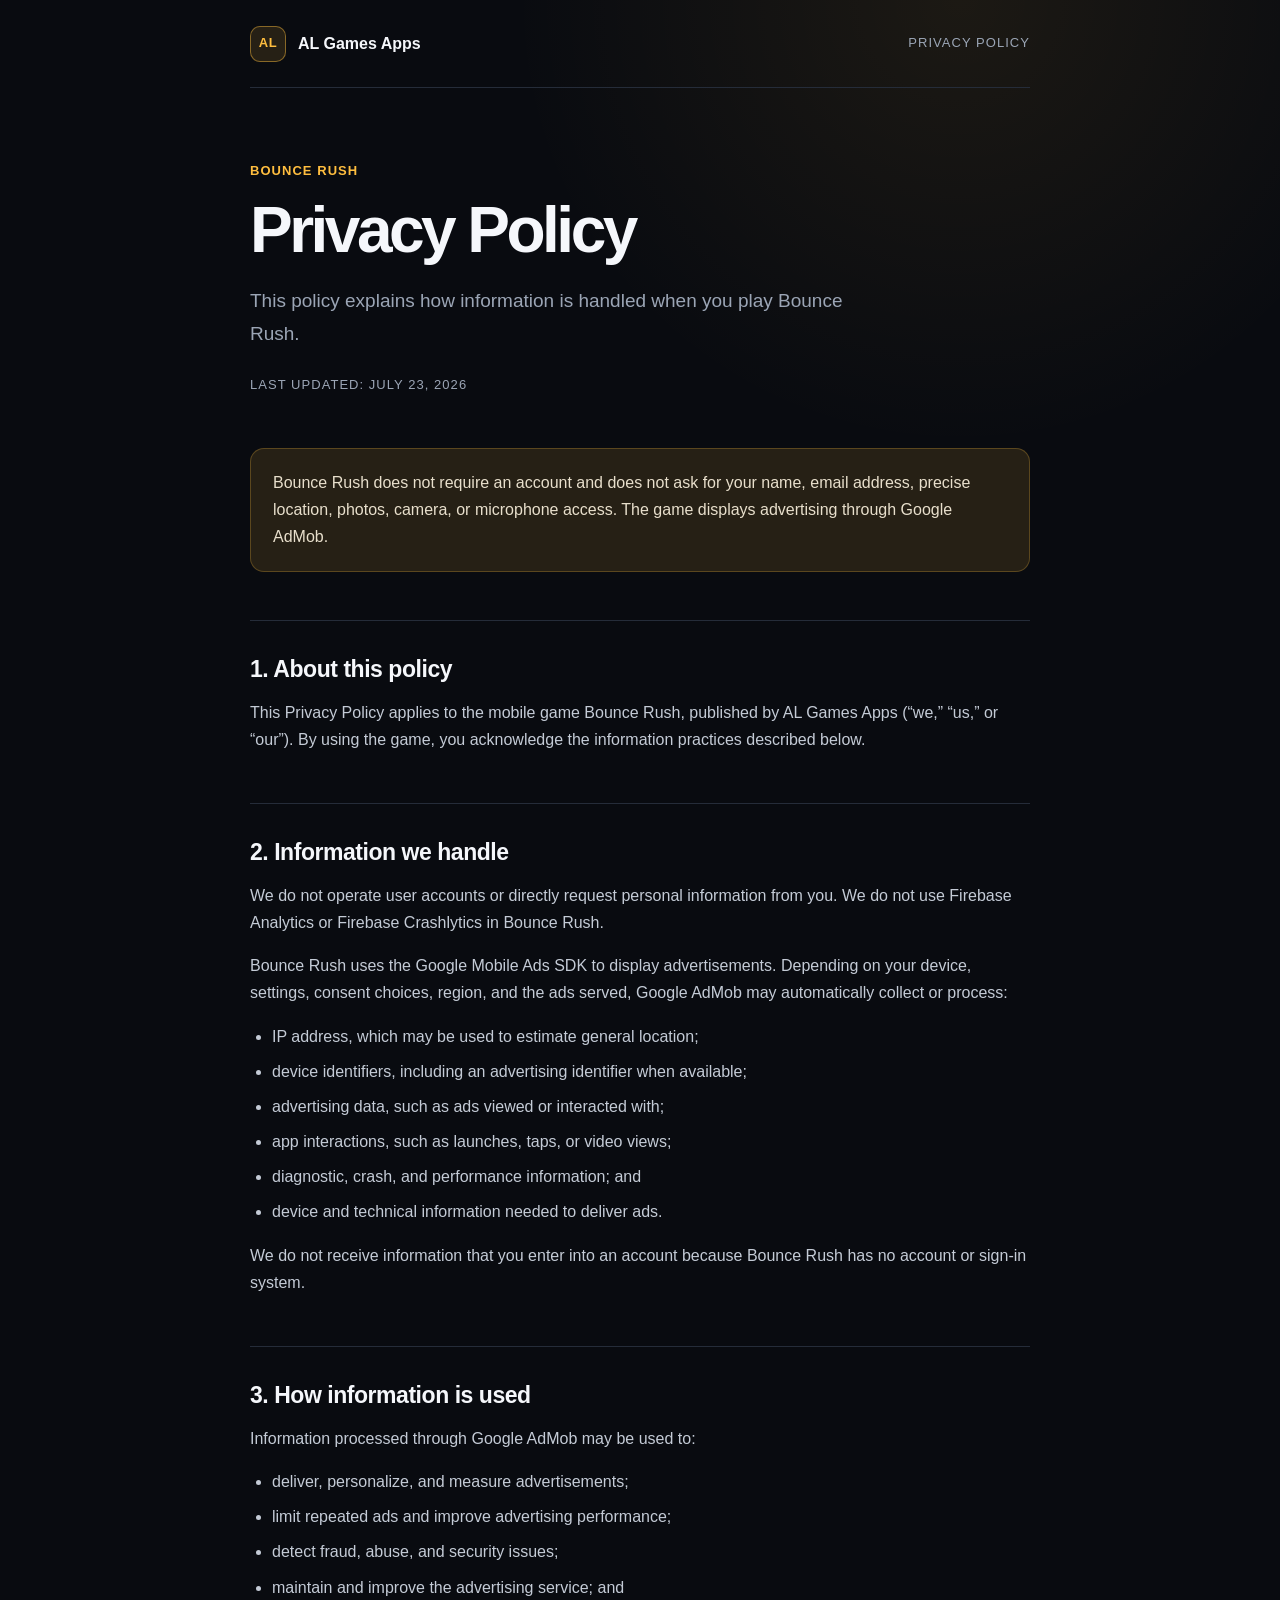
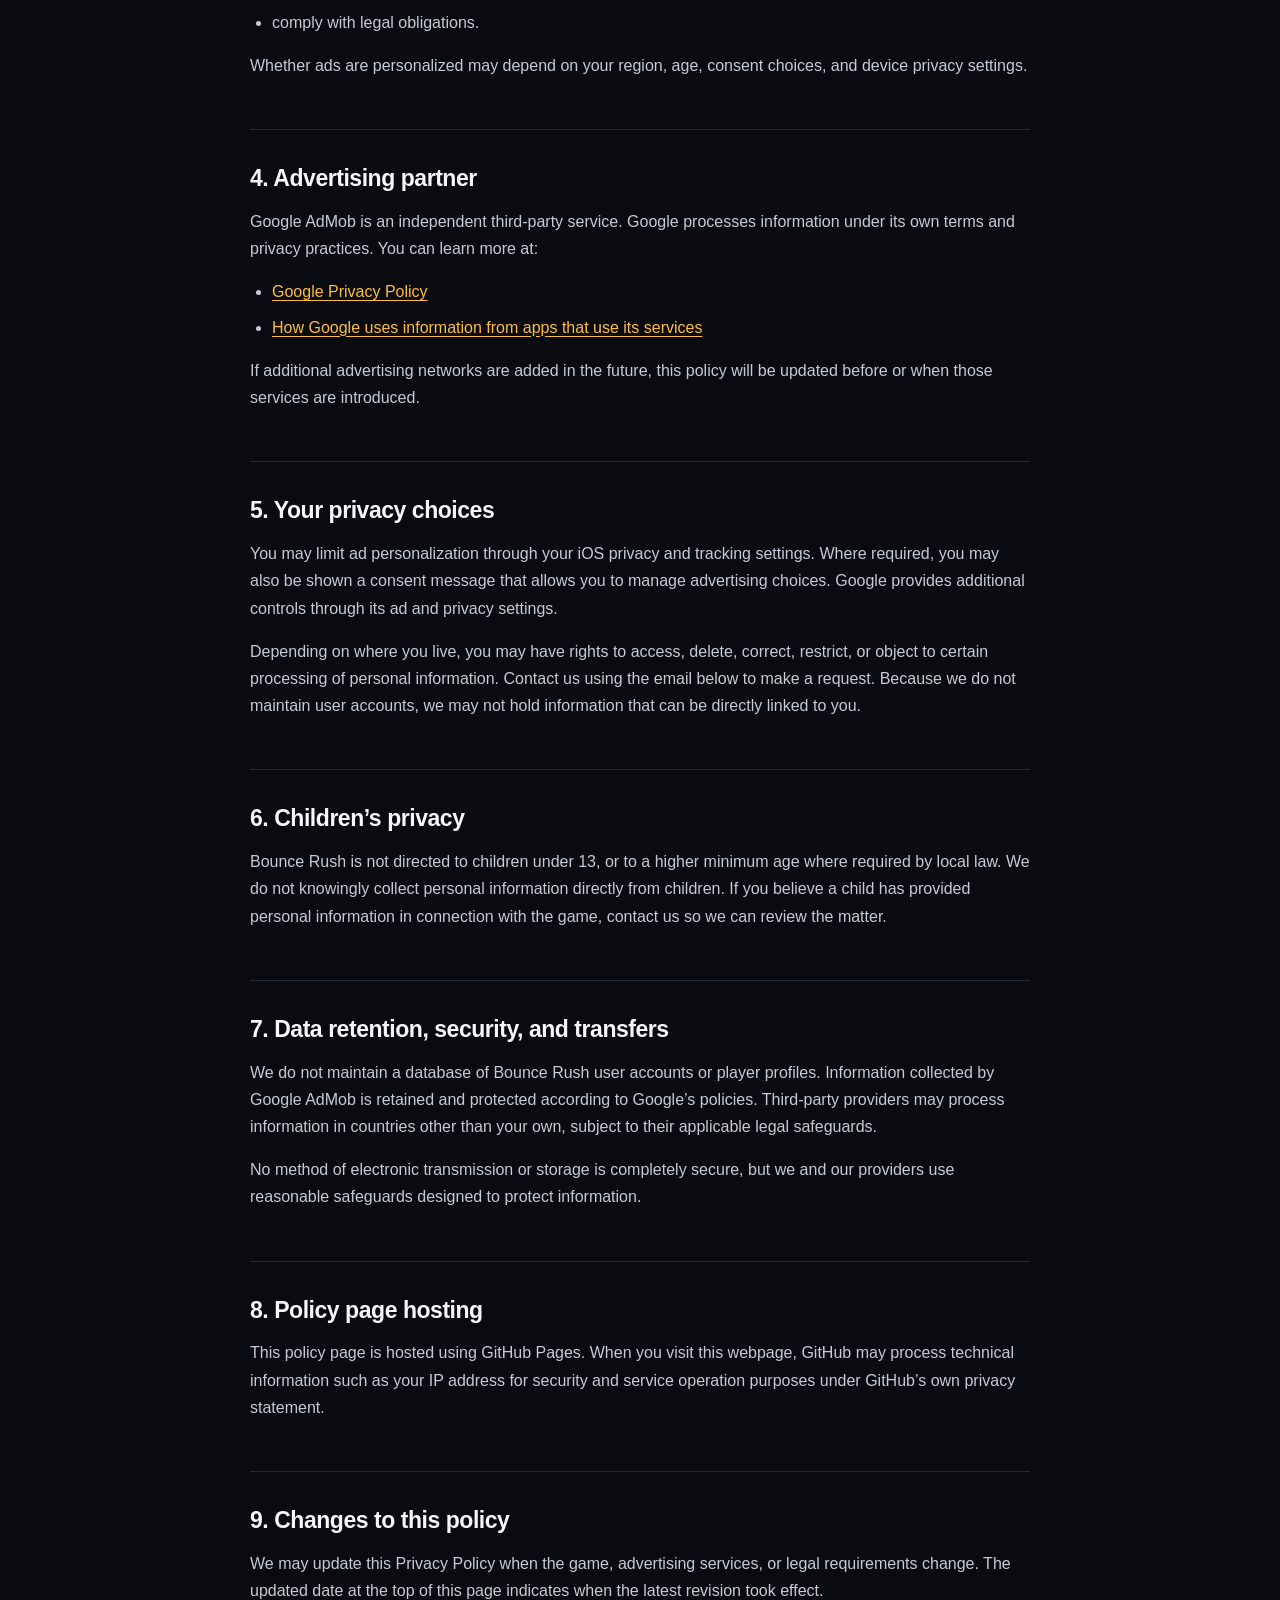
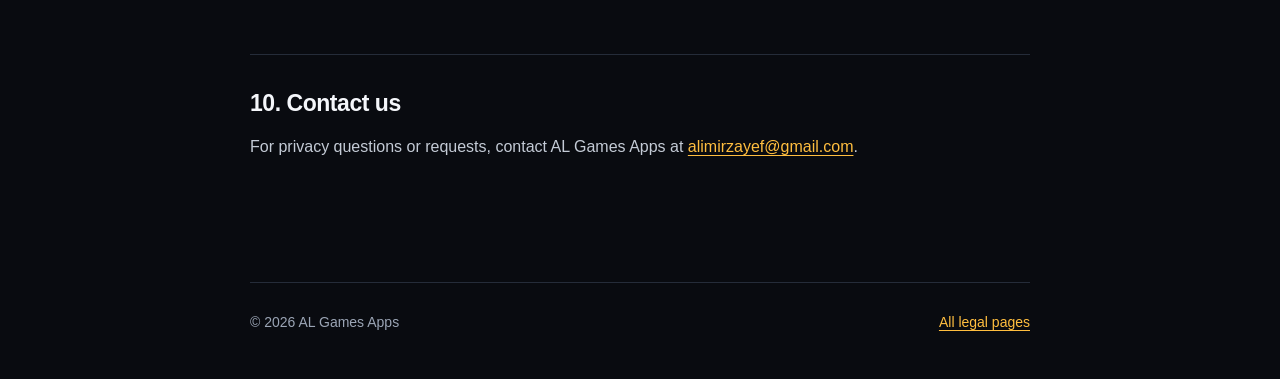
==== bouncerush/privacy/index.html @ 104a56b6 "Publish Bounce Rush privacy policy" ====
<!doctype html>
<html lang="en">
  <head>
    <meta charset="utf-8">
    <meta name="viewport" content="width=device-width, initial-scale=1">
    <meta name="robots" content="noindex, nofollow">
    <meta
      name="description"
      content="Privacy Policy for Bounce Rush, published by AL Games Apps."
    >
    <title>Bounce Rush Privacy Policy — AL Games Apps</title>
    <link rel="stylesheet" href="/assets/styles.css">
  </head>
  <body>
    <main class="shell">
      <header class="site-header">
        <a class="brand" href="/" aria-label="AL Games Apps legal home">
          <span class="brand-mark" aria-hidden="true">AL</span>
          <span>AL Games Apps</span>
        </a>
        <span class="header-label">Privacy Policy</span>
      </header>

      <section class="hero compact">
        <p class="eyebrow">Bounce Rush</p>
        <h1>Privacy Policy</h1>
        <p class="hero-copy">
          This policy explains how information is handled when you play Bounce Rush.
        </p>
        <time class="updated" datetime="2026-07-23">Last updated: July 23, 2026</time>
      </section>

      <article class="document">
        <div class="notice">
          Bounce Rush does not require an account and does not ask for your name,
          email address, precise location, photos, camera, or microphone access.
          The game displays advertising through Google AdMob.
        </div>

        <section>
          <h2>1. About this policy</h2>
          <p>
            This Privacy Policy applies to the mobile game Bounce Rush, published
            by AL Games Apps (“we,” “us,” or “our”). By using the game, you
            acknowledge the information practices described below.
          </p>
        </section>

        <section>
          <h2>2. Information we handle</h2>
          <p>
            We do not operate user accounts or directly request personal
            information from you. We do not use Firebase Analytics or Firebase
            Crashlytics in Bounce Rush.
          </p>
          <p>
            Bounce Rush uses the Google Mobile Ads SDK to display advertisements.
            Depending on your device, settings, consent choices, region, and the
            ads served, Google AdMob may automatically collect or process:
          </p>
          <ul>
            <li>IP address, which may be used to estimate general location;</li>
            <li>
              device identifiers, including an advertising identifier when
              available;
            </li>
            <li>advertising data, such as ads viewed or interacted with;</li>
            <li>app interactions, such as launches, taps, or video views;</li>
            <li>diagnostic, crash, and performance information; and</li>
            <li>device and technical information needed to deliver ads.</li>
          </ul>
          <p>
            We do not receive information that you enter into an account because
            Bounce Rush has no account or sign-in system.
          </p>
        </section>

        <section>
          <h2>3. How information is used</h2>
          <p>Information processed through Google AdMob may be used to:</p>
          <ul>
            <li>deliver, personalize, and measure advertisements;</li>
            <li>limit repeated ads and improve advertising performance;</li>
            <li>detect fraud, abuse, and security issues;</li>
            <li>maintain and improve the advertising service; and</li>
            <li>comply with legal obligations.</li>
          </ul>
          <p>
            Whether ads are personalized may depend on your region, age,
            consent choices, and device privacy settings.
          </p>
        </section>

        <section>
          <h2>4. Advertising partner</h2>
          <p>
            Google AdMob is an independent third-party service. Google processes
            information under its own terms and privacy practices. You can learn
            more at:
          </p>
          <ul>
            <li>
              <a href="https://policies.google.com/privacy">Google Privacy Policy</a>
            </li>
            <li>
              <a href="https://policies.google.com/technologies/partner-sites">
                How Google uses information from apps that use its services
              </a>
            </li>
          </ul>
          <p>
            If additional advertising networks are added in the future, this
            policy will be updated before or when those services are introduced.
          </p>
        </section>

        <section>
          <h2>5. Your privacy choices</h2>
          <p>
            You may limit ad personalization through your iOS privacy and
            tracking settings. Where required, you may also be shown a consent
            message that allows you to manage advertising choices. Google
            provides additional controls through its ad and privacy settings.
          </p>
          <p>
            Depending on where you live, you may have rights to access, delete,
            correct, restrict, or object to certain processing of personal
            information. Contact us using the email below to make a request.
            Because we do not maintain user accounts, we may not hold information
            that can be directly linked to you.
          </p>
        </section>

        <section>
          <h2>6. Children’s privacy</h2>
          <p>
            Bounce Rush is not directed to children under 13, or to a higher
            minimum age where required by local law. We do not knowingly collect
            personal information directly from children. If you believe a child
            has provided personal information in connection with the game,
            contact us so we can review the matter.
          </p>
        </section>

        <section>
          <h2>7. Data retention, security, and transfers</h2>
          <p>
            We do not maintain a database of Bounce Rush user accounts or player
            profiles. Information collected by Google AdMob is retained and
            protected according to Google’s policies. Third-party providers may
            process information in countries other than your own, subject to
            their applicable legal safeguards.
          </p>
          <p>
            No method of electronic transmission or storage is completely
            secure, but we and our providers use reasonable safeguards designed
            to protect information.
          </p>
        </section>

        <section>
          <h2>8. Policy page hosting</h2>
          <p>
            This policy page is hosted using GitHub Pages. When you visit this
            webpage, GitHub may process technical information such as your IP
            address for security and service operation purposes under GitHub’s
            own privacy statement.
          </p>
        </section>

        <section>
          <h2>9. Changes to this policy</h2>
          <p>
            We may update this Privacy Policy when the game, advertising
            services, or legal requirements change. The updated date at the top
            of this page indicates when the latest revision took effect.
          </p>
        </section>

        <section>
          <h2>10. Contact us</h2>
          <p>
            For privacy questions or requests, contact AL Games Apps at
            <a href="mailto:alimirzayef@gmail.com">alimirzayef@gmail.com</a>.
          </p>
        </section>
      </article>

      <footer>
        <span>© <span id="year">2026</span> AL Games Apps</span>
        <a href="/">All legal pages</a>
      </footer>
    </main>
    <script>
      document.getElementById("year").textContent = new Date().getFullYear();
    </script>
  </body>
</html>
---- assets/styles.css ----
:root {
  color-scheme: dark;
  --background: #090b10;
  --surface: #11151d;
  --surface-hover: #171c27;
  --text: #f5f7fb;
  --muted: #9ba5b5;
  --line: #252c39;
  --accent: #ffbe3f;
  --accent-soft: rgba(255, 190, 63, 0.12);
  --max-width: 780px;
}

* {
  box-sizing: border-box;
}

html {
  scroll-behavior: smooth;
}

body {
  min-height: 100vh;
  margin: 0;
  background:
    radial-gradient(circle at 75% 0%, rgba(255, 190, 63, 0.08), transparent 28rem),
    var(--background);
  color: var(--text);
  font-family:
    Inter, ui-sans-serif, -apple-system, BlinkMacSystemFont, "Segoe UI",
    sans-serif;
  font-size: 16px;
  line-height: 1.7;
  -webkit-font-smoothing: antialiased;
}

a {
  color: inherit;
}

.shell {
  width: min(calc(100% - 40px), var(--max-width));
  margin: 0 auto;
}

.site-header {
  display: flex;
  align-items: center;
  justify-content: space-between;
  min-height: 88px;
  border-bottom: 1px solid var(--line);
}

.brand {
  display: inline-flex;
  gap: 12px;
  align-items: center;
  color: var(--text);
  font-weight: 700;
  text-decoration: none;
}

.brand-mark {
  display: grid;
  width: 36px;
  height: 36px;
  place-items: center;
  border: 1px solid rgba(255, 190, 63, 0.45);
  border-radius: 10px;
  background: var(--accent-soft);
  color: var(--accent);
  font-size: 13px;
  letter-spacing: 0.04em;
}

.header-label,
.eyebrow,
.updated {
  color: var(--muted);
  font-size: 13px;
  letter-spacing: 0.08em;
  text-transform: uppercase;
}

.hero {
  padding: 96px 0 72px;
}

.hero.compact {
  padding: 72px 0 52px;
}

.eyebrow {
  margin: 0 0 16px;
  color: var(--accent);
  font-weight: 700;
}

h1,
h2,
h3,
p {
  margin-top: 0;
}

h1 {
  max-width: 680px;
  margin-bottom: 22px;
  font-size: clamp(2.6rem, 8vw, 4.75rem);
  line-height: 1.02;
  letter-spacing: -0.055em;
}

.compact h1 {
  font-size: clamp(2.45rem, 7vw, 4rem);
}

.hero-copy {
  max-width: 600px;
  margin-bottom: 0;
  color: var(--muted);
  font-size: 19px;
}

.updated {
  display: block;
  margin-top: 24px;
}

.policy-list {
  padding-bottom: 96px;
}

.policy-list h2 {
  margin-bottom: 18px;
  font-size: 14px;
  letter-spacing: 0.08em;
  text-transform: uppercase;
}

.policy-card {
  display: flex;
  align-items: center;
  justify-content: space-between;
  padding: 24px;
  border: 1px solid var(--line);
  border-radius: 16px;
  background: var(--surface);
  text-decoration: none;
  transition:
    transform 160ms ease,
    border-color 160ms ease,
    background 160ms ease;
}

.policy-card:hover,
.policy-card:focus-visible {
  border-color: rgba(255, 190, 63, 0.48);
  background: var(--surface-hover);
  transform: translateY(-2px);
}

.policy-card strong,
.policy-card small {
  display: block;
}

.policy-card strong {
  font-size: 18px;
}

.policy-card small {
  margin-top: 2px;
  color: var(--muted);
}

.arrow {
  color: var(--accent);
  font-size: 24px;
}

.document {
  padding-bottom: 72px;
}

.notice {
  margin-bottom: 48px;
  padding: 20px 22px;
  border: 1px solid rgba(255, 190, 63, 0.24);
  border-radius: 14px;
  background: var(--accent-soft);
  color: #e8dfcc;
}

.document section {
  padding: 34px 0;
  border-top: 1px solid var(--line);
}

.document h2 {
  margin-bottom: 14px;
  font-size: 23px;
  line-height: 1.3;
  letter-spacing: -0.02em;
}

.document h3 {
  margin: 24px 0 8px;
  font-size: 17px;
}

.document p,
.document li {
  color: #c4cbd6;
}

.document ul {
  padding-left: 22px;
}

.document li + li {
  margin-top: 8px;
}

.document a,
footer a {
  color: var(--accent);
  text-underline-offset: 3px;
}

footer {
  display: flex;
  justify-content: space-between;
  padding: 28px 0 44px;
  border-top: 1px solid var(--line);
  color: var(--muted);
  font-size: 14px;
}

@media (max-width: 560px) {
  .shell {
    width: min(calc(100% - 28px), var(--max-width));
  }

  .site-header {
    min-height: 74px;
  }

  .hero {
    padding: 64px 0 52px;
  }

  .hero.compact {
    padding: 52px 0 40px;
  }

  .policy-list {
    padding-bottom: 64px;
  }

  .document section {
    padding: 28px 0;
  }
}
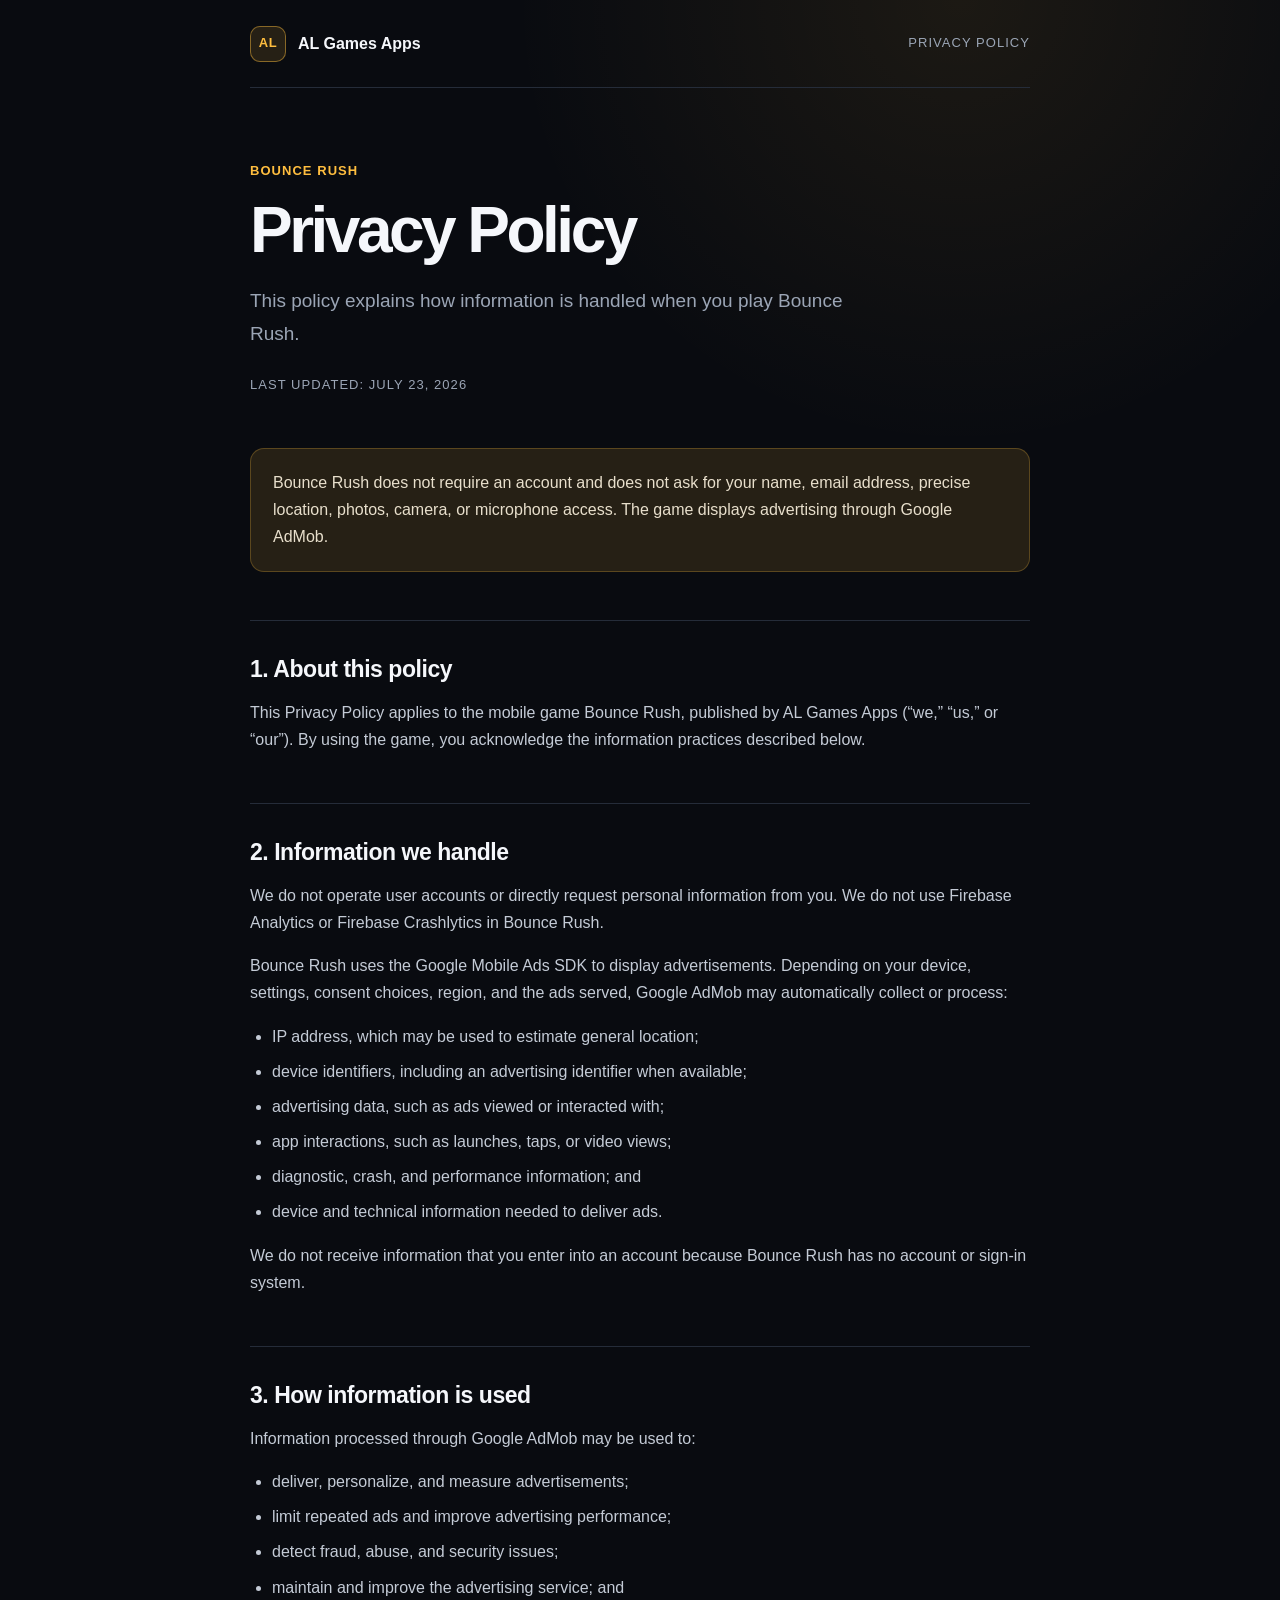
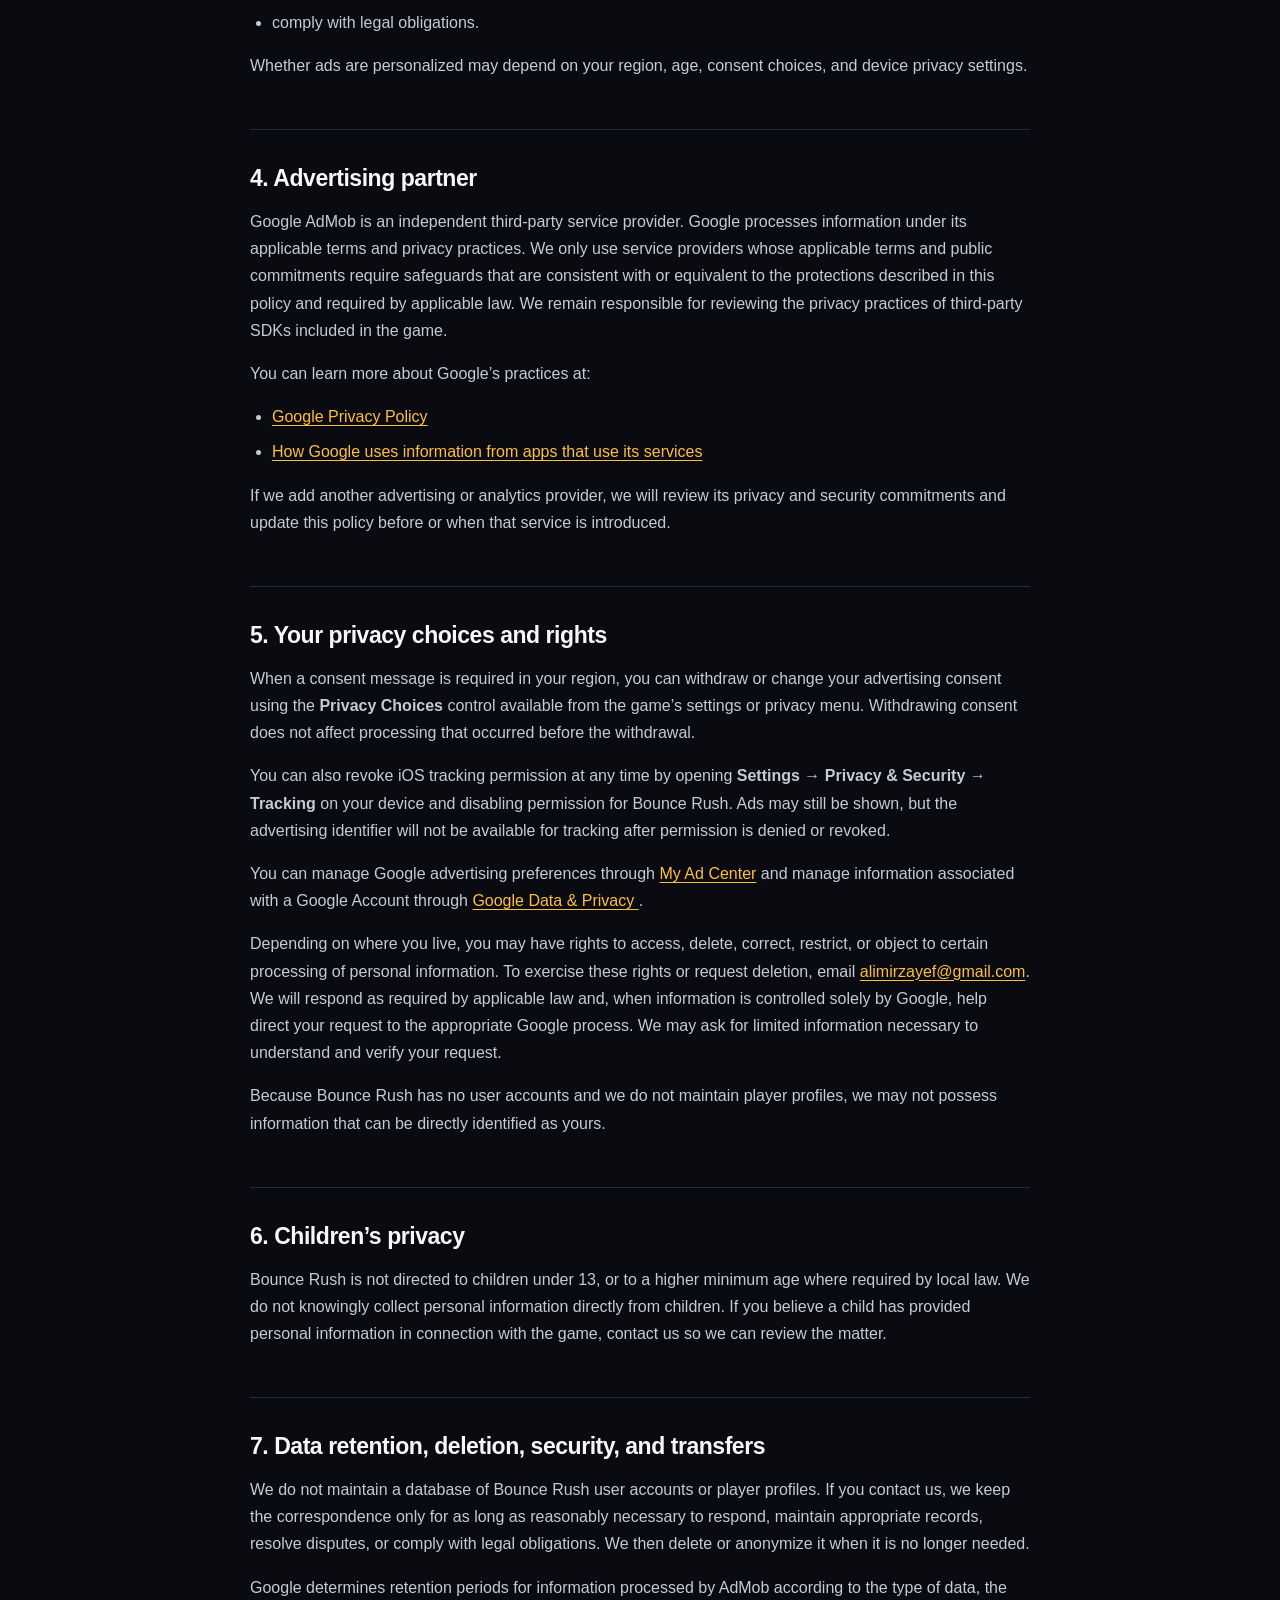
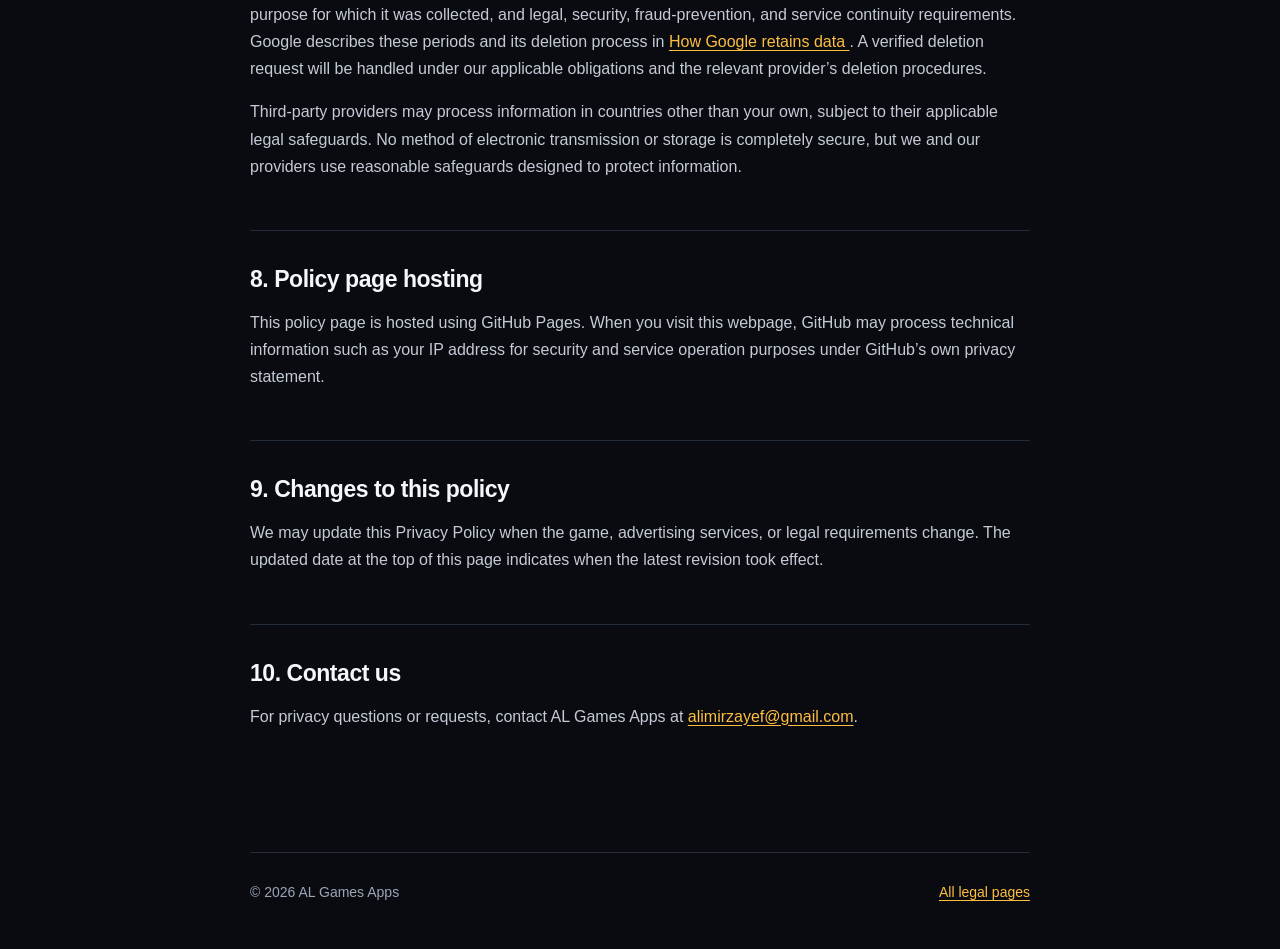
==== commit 0b4f0a19: "Strengthen privacy policy disclosures" ====
--- a/bouncerush/privacy/index.html
+++ b/bouncerush/privacy/index.html
@@ -94,10 +94,15 @@
         <section>
           <h2>4. Advertising partner</h2>
           <p>
-            Google AdMob is an independent third-party service. Google processes
-            information under its own terms and privacy practices. You can learn
-            more at:
-          </p>
+            Google AdMob is an independent third-party service provider. Google
+            processes information under its applicable terms and privacy
+            practices. We only use service providers whose applicable terms and
+            public commitments require safeguards that are consistent with or
+            equivalent to the protections described in this policy and required
+            by applicable law. We remain responsible for reviewing the privacy
+            practices of third-party SDKs included in the game.
+          </p>
+          <p>You can learn more about Google’s practices at:</p>
           <ul>
             <li>
               <a href="https://policies.google.com/privacy">Google Privacy Policy</a>
@@ -109,25 +114,50 @@
             </li>
           </ul>
           <p>
-            If additional advertising networks are added in the future, this
-            policy will be updated before or when those services are introduced.
-          </p>
-        </section>
-
-        <section>
-          <h2>5. Your privacy choices</h2>
-          <p>
-            You may limit ad personalization through your iOS privacy and
-            tracking settings. Where required, you may also be shown a consent
-            message that allows you to manage advertising choices. Google
-            provides additional controls through its ad and privacy settings.
+            If we add another advertising or analytics provider, we will review
+            its privacy and security commitments and update this policy before
+            or when that service is introduced.
+          </p>
+        </section>
+
+        <section>
+          <h2>5. Your privacy choices and rights</h2>
+          <p>
+            When a consent message is required in your region, you can withdraw
+            or change your advertising consent using the <strong>Privacy
+            Choices</strong> control available from the game’s settings or
+            privacy menu. Withdrawing consent does not affect processing that
+            occurred before the withdrawal.
+          </p>
+          <p>
+            You can also revoke iOS tracking permission at any time by opening
+            <strong>Settings → Privacy &amp; Security → Tracking</strong> on your
+            device and disabling permission for Bounce Rush. Ads may still be
+            shown, but the advertising identifier will not be available for
+            tracking after permission is denied or revoked.
+          </p>
+          <p>
+            You can manage Google advertising preferences through
+            <a href="https://myadcenter.google.com/">My Ad Center</a> and manage
+            information associated with a Google Account through
+            <a href="https://myaccount.google.com/data-and-privacy">
+              Google Data &amp; Privacy
+            </a>.
           </p>
           <p>
             Depending on where you live, you may have rights to access, delete,
             correct, restrict, or object to certain processing of personal
-            information. Contact us using the email below to make a request.
-            Because we do not maintain user accounts, we may not hold information
-            that can be directly linked to you.
+            information. To exercise these rights or request deletion, email
+            <a href="mailto:alimirzayef@gmail.com">alimirzayef@gmail.com</a>.
+            We will respond as required by applicable law and, when information
+            is controlled solely by Google, help direct your request to the
+            appropriate Google process. We may ask for limited information
+            necessary to understand and verify your request.
+          </p>
+          <p>
+            Because Bounce Rush has no user accounts and we do not maintain
+            player profiles, we may not possess information that can be directly
+            identified as yours.
           </p>
         </section>
 
@@ -143,18 +173,32 @@
         </section>
 
         <section>
-          <h2>7. Data retention, security, and transfers</h2>
+          <h2>7. Data retention, deletion, security, and transfers</h2>
           <p>
             We do not maintain a database of Bounce Rush user accounts or player
-            profiles. Information collected by Google AdMob is retained and
-            protected according to Google’s policies. Third-party providers may
-            process information in countries other than your own, subject to
-            their applicable legal safeguards.
-          </p>
-          <p>
-            No method of electronic transmission or storage is completely
-            secure, but we and our providers use reasonable safeguards designed
-            to protect information.
+            profiles. If you contact us, we keep the correspondence only for as
+            long as reasonably necessary to respond, maintain appropriate
+            records, resolve disputes, or comply with legal obligations. We then
+            delete or anonymize it when it is no longer needed.
+          </p>
+          <p>
+            Google determines retention periods for information processed by
+            AdMob according to the type of data, the purpose for which it was
+            collected, and legal, security, fraud-prevention, and service
+            continuity requirements. Google describes these periods and its
+            deletion process in
+            <a href="https://policies.google.com/technologies/retention">
+              How Google retains data
+            </a>. A verified deletion request will be handled under our
+            applicable obligations and the relevant provider’s deletion
+            procedures.
+          </p>
+          <p>
+            Third-party providers may process information in countries other
+            than your own, subject to their applicable legal safeguards. No
+            method of electronic transmission or storage is completely secure,
+            but we and our providers use reasonable safeguards designed to
+            protect information.
           </p>
         </section>
 
@@ -196,4 +240,3 @@
     </script>
   </body>
 </html>
-
--- a/assets/styles.css
+++ b/assets/styles.css
@@ -160,6 +160,10 @@
   transform: translateY(-2px);
 }
 
+.policy-card + .policy-card {
+  margin-top: 12px;
+}
+
 .policy-card strong,
 .policy-card small {
   display: block;
@@ -262,4 +266,3 @@
     padding: 28px 0;
   }
 }
-
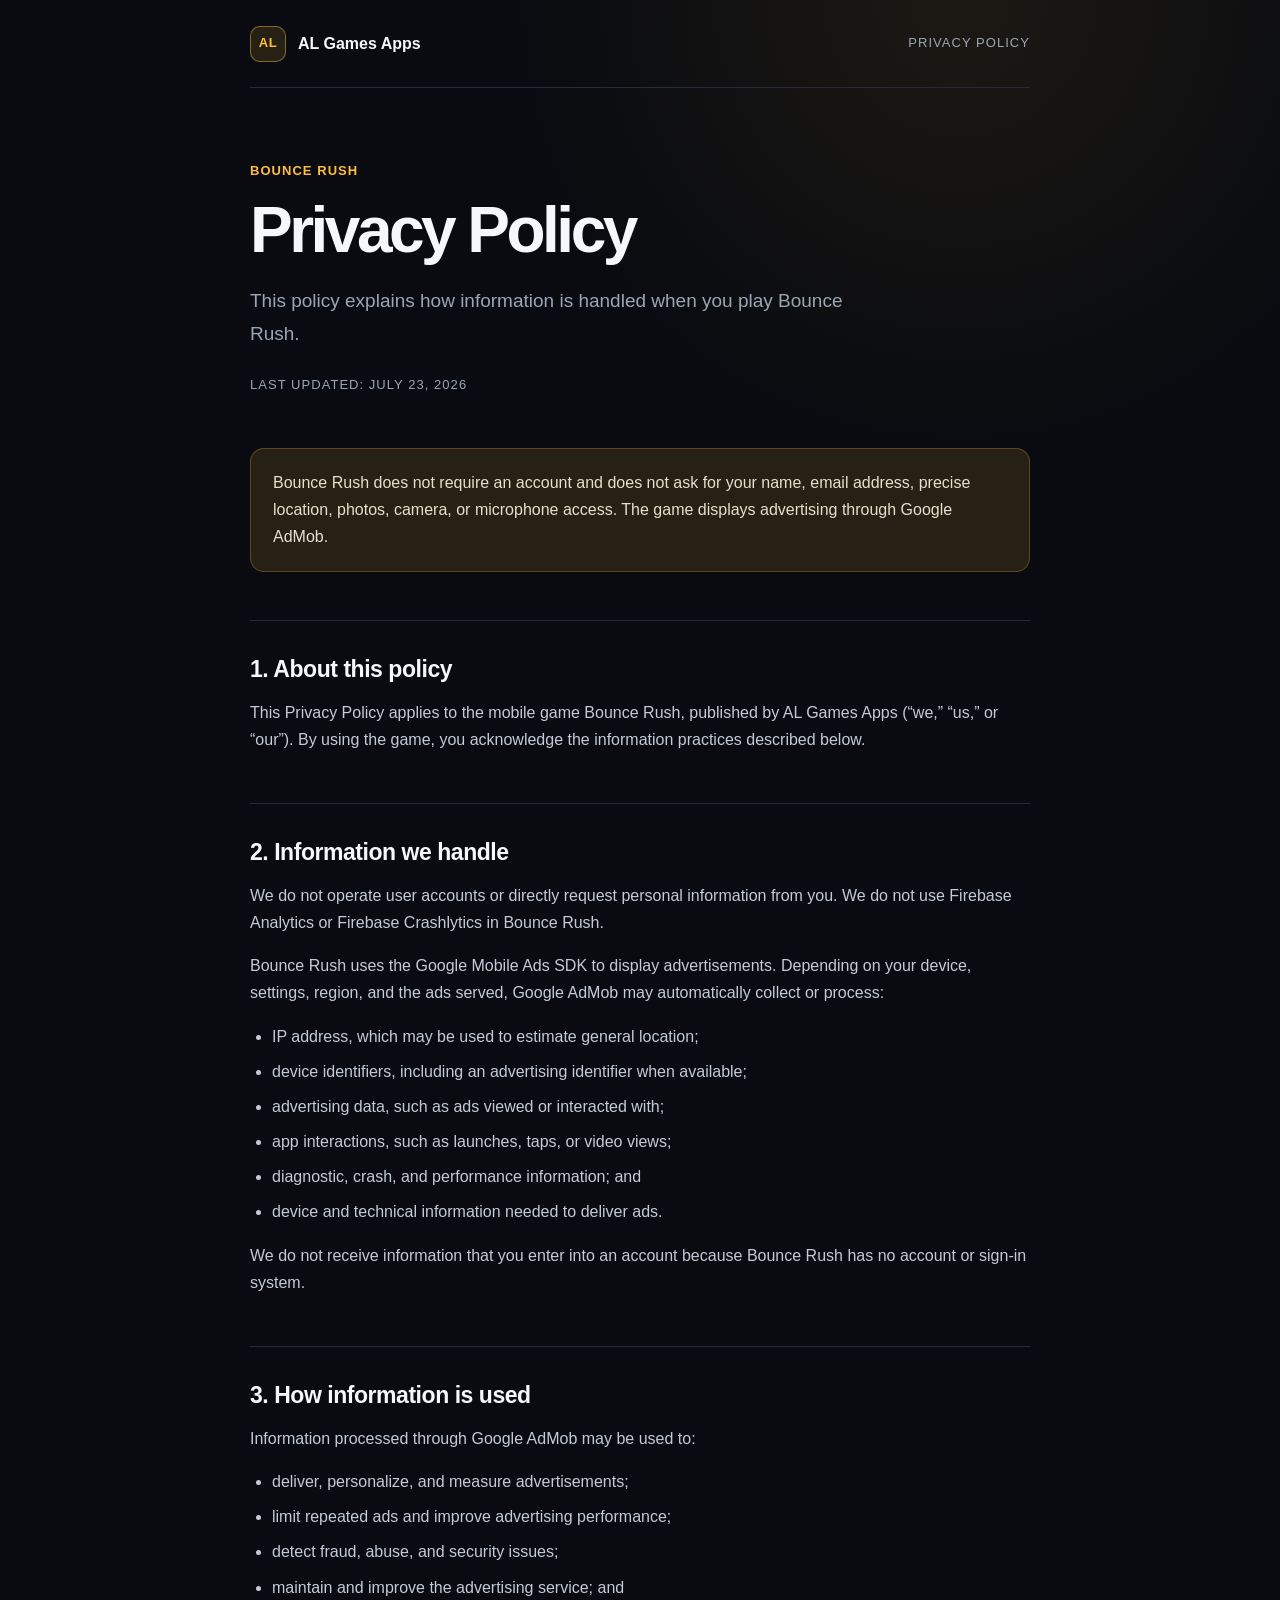
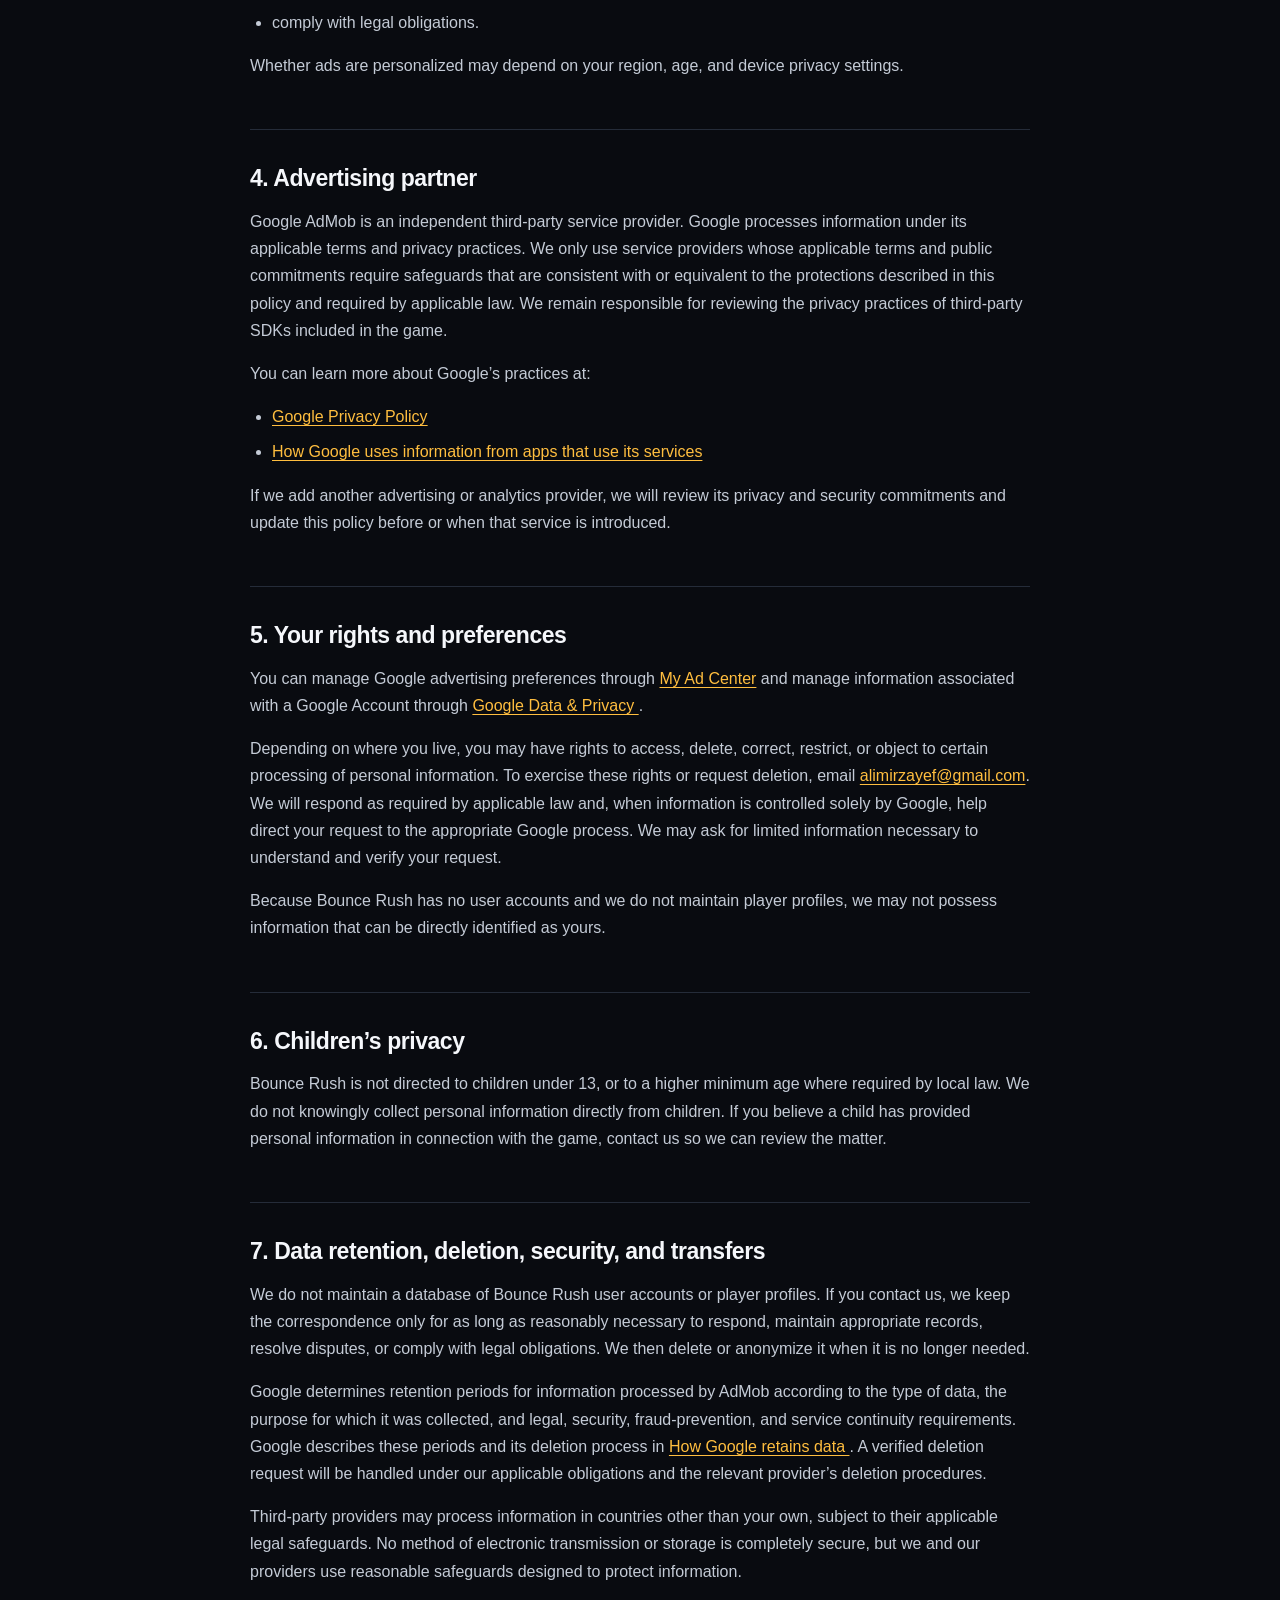
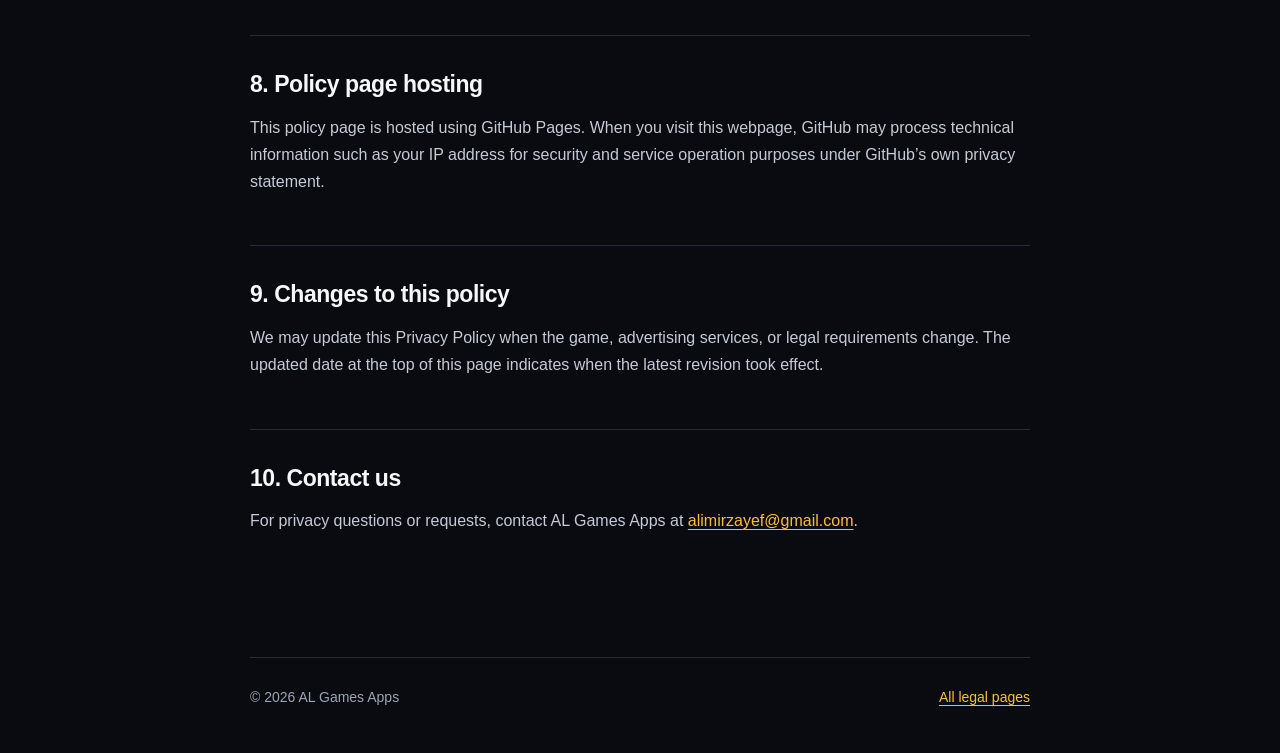
==== commit 3b8e1b5b: "Align ad privacy policies with current apps" ====
--- a/bouncerush/privacy/index.html
+++ b/bouncerush/privacy/index.html
@@ -55,8 +55,8 @@
           </p>
           <p>
             Bounce Rush uses the Google Mobile Ads SDK to display advertisements.
-            Depending on your device, settings, consent choices, region, and the
-            ads served, Google AdMob may automatically collect or process:
+            Depending on your device, settings, region, and the ads served,
+            Google AdMob may automatically collect or process:
           </p>
           <ul>
             <li>IP address, which may be used to estimate general location;</li>
@@ -86,8 +86,8 @@
             <li>comply with legal obligations.</li>
           </ul>
           <p>
-            Whether ads are personalized may depend on your region, age,
-            consent choices, and device privacy settings.
+            Whether ads are personalized may depend on your region, age, and
+            device privacy settings.
           </p>
         </section>
 
@@ -121,21 +121,7 @@
         </section>
 
         <section>
-          <h2>5. Your privacy choices and rights</h2>
-          <p>
-            When a consent message is required in your region, you can withdraw
-            or change your advertising consent using the <strong>Privacy
-            Choices</strong> control available from the game’s settings or
-            privacy menu. Withdrawing consent does not affect processing that
-            occurred before the withdrawal.
-          </p>
-          <p>
-            You can also revoke iOS tracking permission at any time by opening
-            <strong>Settings → Privacy &amp; Security → Tracking</strong> on your
-            device and disabling permission for Bounce Rush. Ads may still be
-            shown, but the advertising identifier will not be available for
-            tracking after permission is denied or revoked.
-          </p>
+          <h2>5. Your rights and preferences</h2>
           <p>
             You can manage Google advertising preferences through
             <a href="https://myadcenter.google.com/">My Ad Center</a> and manage
